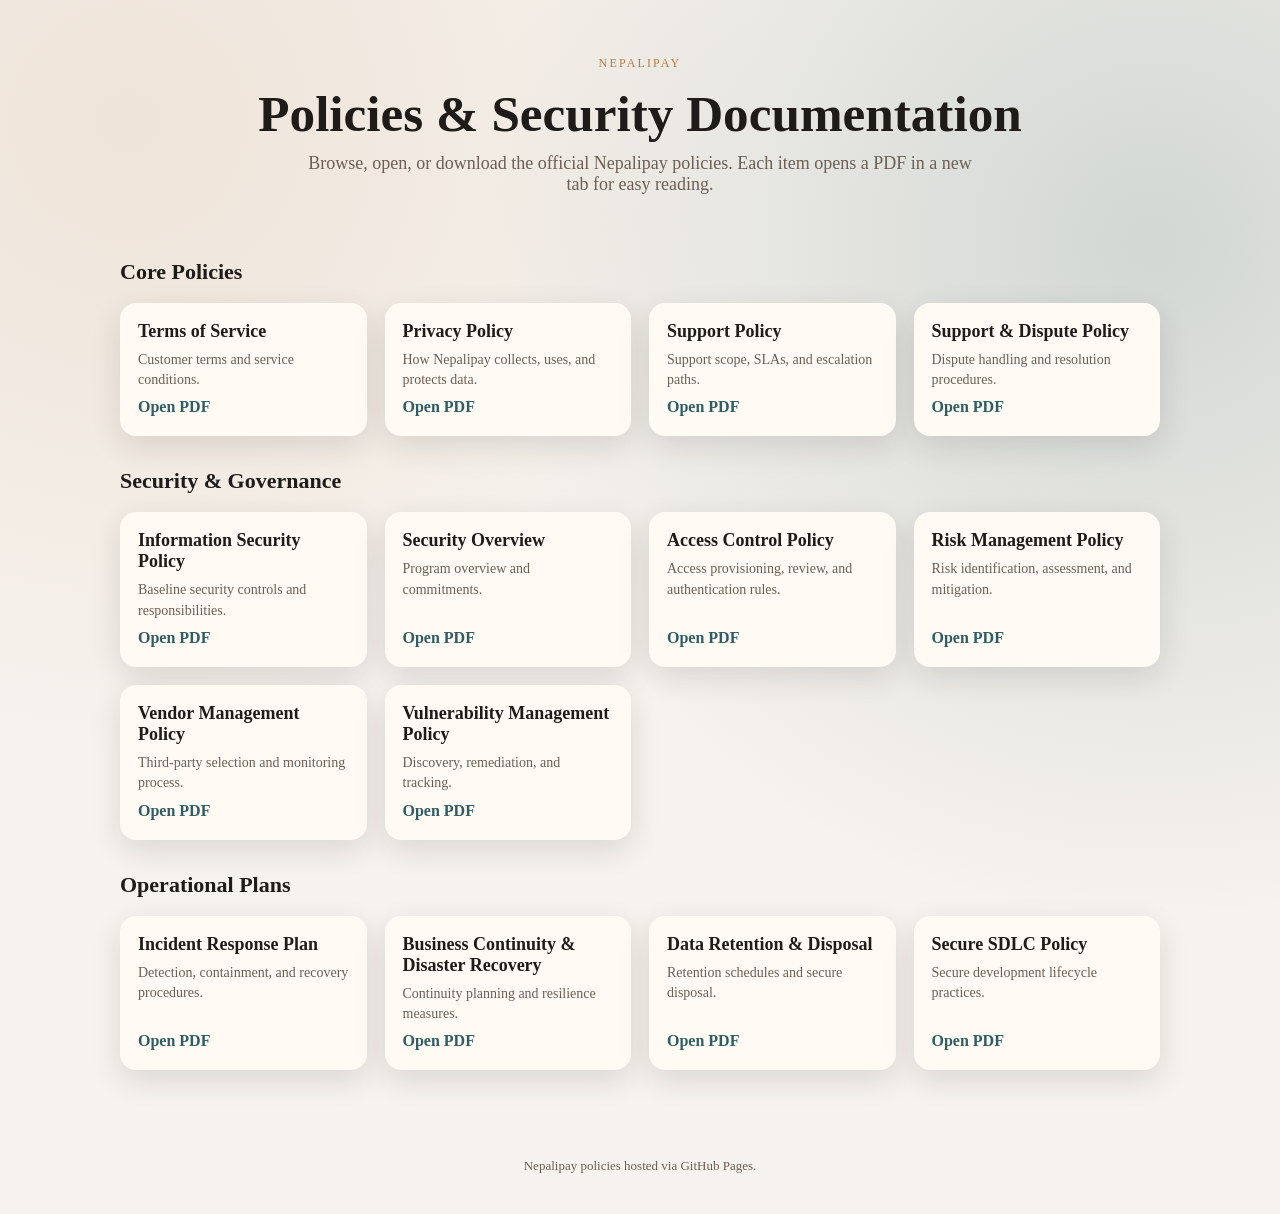
==== index.html @ b23461f8 "Add Nepalipay policies site" ====
<!doctype html>
<html lang="en">
  <head>
    <meta charset="utf-8" />
    <meta name="viewport" content="width=device-width, initial-scale=1" />
    <title>Nepalipay Policies</title>
    <meta
      name="description"
      content="Browse Nepalipay policies and security documentation."
    />
    <style>
      :root {
        --bg: #f6f2ed;
        --ink: #1e1b18;
        --muted: #6b5f56;
        --card: #fffaf4;
        --accent: #2f5d62;
        --accent-2: #b47b45;
        --shadow: 0 10px 30px rgba(30, 27, 24, 0.12);
        --radius: 16px;
      }

      * {
        box-sizing: border-box;
      }

      body {
        margin: 0;
        font-family: "Source Serif 4", "Spectral", "Georgia", serif;
        color: var(--ink);
        background: radial-gradient(
            circle at 10% 10%,
            rgba(180, 123, 69, 0.12),
            transparent 40%
          ),
          radial-gradient(
            circle at 90% 20%,
            rgba(47, 93, 98, 0.18),
            transparent 45%
          ),
          var(--bg);
        min-height: 100vh;
      }

      header {
        padding: 56px 20px 32px;
        text-align: center;
      }

      .eyebrow {
        text-transform: uppercase;
        letter-spacing: 0.18em;
        font-size: 12px;
        color: var(--accent-2);
      }

      h1 {
        margin: 16px auto 12px;
        font-size: clamp(32px, 4vw, 52px);
        line-height: 1.05;
      }

      .subtitle {
        margin: 0 auto;
        max-width: 680px;
        color: var(--muted);
        font-size: 18px;
      }

      main {
        padding: 0 20px 64px;
        max-width: 1080px;
        margin: 0 auto;
      }

      .grid {
        display: grid;
        gap: 18px;
        grid-template-columns: repeat(auto-fit, minmax(240px, 1fr));
      }

      .card {
        background: var(--card);
        border-radius: var(--radius);
        padding: 18px 18px 20px;
        box-shadow: var(--shadow);
        display: flex;
        flex-direction: column;
        gap: 8px;
        transition: transform 220ms ease, box-shadow 220ms ease;
      }

      .card:hover {
        transform: translateY(-4px);
        box-shadow: 0 16px 38px rgba(30, 27, 24, 0.16);
      }

      .card h3 {
        margin: 0;
        font-size: 18px;
      }

      .card p {
        margin: 0;
        color: var(--muted);
        font-size: 14px;
        line-height: 1.45;
      }

      .card a {
        margin-top: auto;
        align-self: flex-start;
        color: var(--accent);
        text-decoration: none;
        font-weight: 600;
      }

      .card a:focus,
      .card a:hover {
        text-decoration: underline;
      }

      .section-title {
        font-size: 22px;
        margin: 32px 0 18px;
      }

      footer {
        padding: 24px 20px 40px;
        text-align: center;
        color: var(--muted);
        font-size: 13px;
      }
    </style>
  </head>
  <body>
    <header>
      <div class="eyebrow">Nepalipay</div>
      <h1>Policies & Security Documentation</h1>
      <p class="subtitle">
        Browse, open, or download the official Nepalipay policies. Each item
        opens a PDF in a new tab for easy reading.
      </p>
    </header>

    <main>
      <h2 class="section-title">Core Policies</h2>
      <section class="grid" aria-label="Core policies">
        <article class="card">
          <h3>Terms of Service</h3>
          <p>Customer terms and service conditions.</p>
          <a href="TERMS_OF_SERVICE.pdf" target="_blank" rel="noopener">Open PDF</a>
        </article>
        <article class="card">
          <h3>Privacy Policy</h3>
          <p>How Nepalipay collects, uses, and protects data.</p>
          <a href="PRIVACY_POLICY.pdf" target="_blank" rel="noopener">Open PDF</a>
        </article>
        <article class="card">
          <h3>Support Policy</h3>
          <p>Support scope, SLAs, and escalation paths.</p>
          <a href="SUPPORT.pdf" target="_blank" rel="noopener">Open PDF</a>
        </article>
        <article class="card">
          <h3>Support & Dispute Policy</h3>
          <p>Dispute handling and resolution procedures.</p>
          <a
            href="Support_and_Dispute_Policy.pdf"
            target="_blank"
            rel="noopener"
            >Open PDF</a
          >
        </article>
      </section>

      <h2 class="section-title">Security & Governance</h2>
      <section class="grid" aria-label="Security and governance">
        <article class="card">
          <h3>Information Security Policy</h3>
          <p>Baseline security controls and responsibilities.</p>
          <a
            href="information-security-policy.pdf"
            target="_blank"
            rel="noopener"
            >Open PDF</a
          >
        </article>
        <article class="card">
          <h3>Security Overview</h3>
          <p>Program overview and commitments.</p>
          <a href="security-overview.pdf" target="_blank" rel="noopener"
            >Open PDF</a
          >
        </article>
        <article class="card">
          <h3>Access Control Policy</h3>
          <p>Access provisioning, review, and authentication rules.</p>
          <a href="access-control-policy.pdf" target="_blank" rel="noopener"
            >Open PDF</a
          >
        </article>
        <article class="card">
          <h3>Risk Management Policy</h3>
          <p>Risk identification, assessment, and mitigation.</p>
          <a href="risk-management-policy.pdf" target="_blank" rel="noopener"
            >Open PDF</a
          >
        </article>
        <article class="card">
          <h3>Vendor Management Policy</h3>
          <p>Third-party selection and monitoring process.</p>
          <a href="vendor-management-policy.pdf" target="_blank" rel="noopener"
            >Open PDF</a
          >
        </article>
        <article class="card">
          <h3>Vulnerability Management Policy</h3>
          <p>Discovery, remediation, and tracking.</p>
          <a
            href="vulnerability-management-policy.pdf"
            target="_blank"
            rel="noopener"
            >Open PDF</a
          >
        </article>
      </section>

      <h2 class="section-title">Operational Plans</h2>
      <section class="grid" aria-label="Operational plans">
        <article class="card">
          <h3>Incident Response Plan</h3>
          <p>Detection, containment, and recovery procedures.</p>
          <a href="incident-response-plan.pdf" target="_blank" rel="noopener"
            >Open PDF</a
          >
        </article>
        <article class="card">
          <h3>Business Continuity & Disaster Recovery</h3>
          <p>Continuity planning and resilience measures.</p>
          <a
            href="business-continuity-and-disaster-recovery-plan.pdf"
            target="_blank"
            rel="noopener"
            >Open PDF</a
          >
        </article>
        <article class="card">
          <h3>Data Retention & Disposal</h3>
          <p>Retention schedules and secure disposal.</p>
          <a href="data-retention-and-disposal-policy.pdf" target="_blank" rel="noopener"
            >Open PDF</a
          >
        </article>
        <article class="card">
          <h3>Secure SDLC Policy</h3>
          <p>Secure development lifecycle practices.</p>
          <a href="secure-sdlc-policy.pdf" target="_blank" rel="noopener"
            >Open PDF</a
          >
        </article>
      </section>
    </main>

    <footer>
      Nepalipay policies hosted via GitHub Pages.
    </footer>
  </body>
</html>
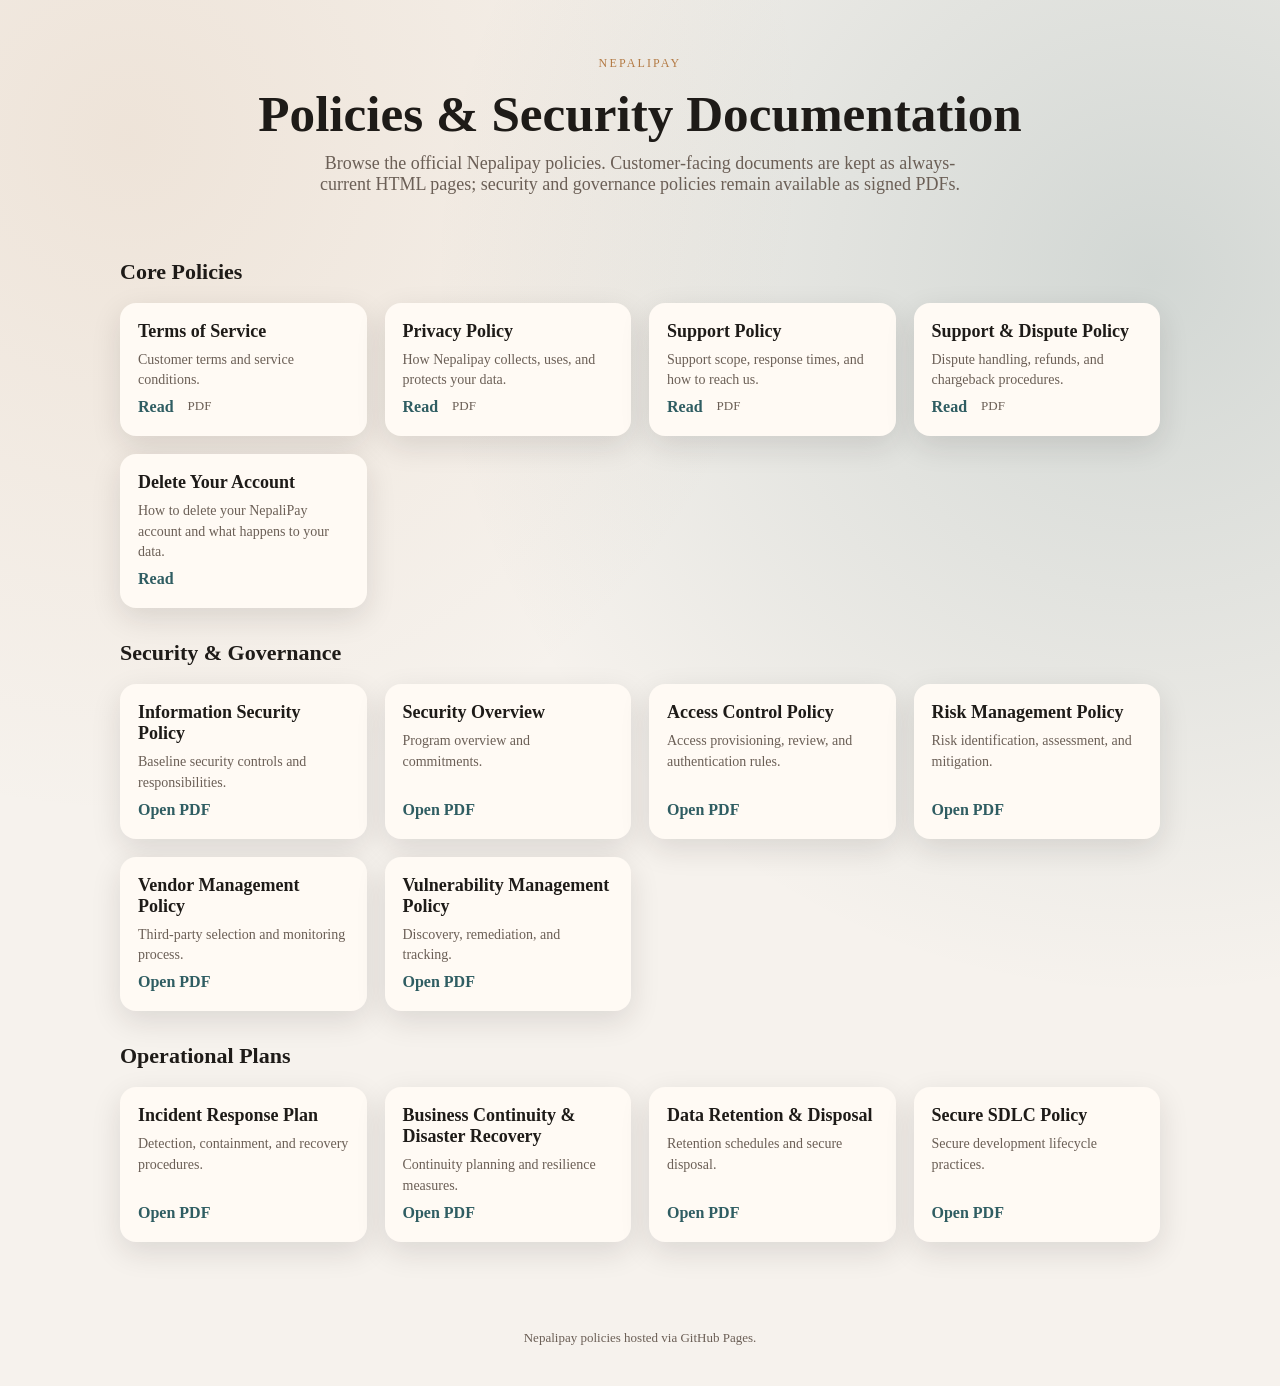
==== commit ba8d887b: "feat: convert customer-facing policies to HTML The four customer-facing policies (Privacy, Terms, Su" ====
--- a/index.html
+++ b/index.html
@@ -120,6 +120,24 @@
         text-decoration: underline;
       }
 
+      .card-actions {
+        margin-top: auto;
+        display: flex;
+        gap: 14px;
+        flex-wrap: wrap;
+        align-items: center;
+      }
+
+      .card-actions a {
+        margin-top: 0;
+      }
+
+      .card-actions a.secondary {
+        color: var(--muted);
+        font-weight: 400;
+        font-size: 13px;
+      }
+
       .section-title {
         font-size: 22px;
         margin: 32px 0 18px;
@@ -138,8 +156,9 @@
       <div class="eyebrow">Nepalipay</div>
       <h1>Policies & Security Documentation</h1>
       <p class="subtitle">
-        Browse, open, or download the official Nepalipay policies. Each item
-        opens a PDF in a new tab for easy reading.
+        Browse the official Nepalipay policies. Customer-facing documents are kept as
+        always-current HTML pages; security and governance policies remain available as
+        signed PDFs.
       </p>
     </header>
 
@@ -149,27 +168,41 @@
         <article class="card">
           <h3>Terms of Service</h3>
           <p>Customer terms and service conditions.</p>
-          <a href="TERMS_OF_SERVICE.pdf" target="_blank" rel="noopener">Open PDF</a>
+          <div class="card-actions">
+            <a href="terms.html">Read</a>
+            <a class="secondary" href="TERMS_OF_SERVICE.pdf" target="_blank" rel="noopener">PDF</a>
+          </div>
         </article>
         <article class="card">
           <h3>Privacy Policy</h3>
-          <p>How Nepalipay collects, uses, and protects data.</p>
-          <a href="PRIVACY_POLICY.pdf" target="_blank" rel="noopener">Open PDF</a>
+          <p>How Nepalipay collects, uses, and protects your data.</p>
+          <div class="card-actions">
+            <a href="privacy.html">Read</a>
+            <a class="secondary" href="PRIVACY_POLICY.pdf" target="_blank" rel="noopener">PDF</a>
+          </div>
         </article>
         <article class="card">
           <h3>Support Policy</h3>
-          <p>Support scope, SLAs, and escalation paths.</p>
-          <a href="SUPPORT.pdf" target="_blank" rel="noopener">Open PDF</a>
-        </article>
-        <article class="card">
-          <h3>Support & Dispute Policy</h3>
-          <p>Dispute handling and resolution procedures.</p>
-          <a
-            href="Support_and_Dispute_Policy.pdf"
-            target="_blank"
-            rel="noopener"
-            >Open PDF</a
-          >
+          <p>Support scope, response times, and how to reach us.</p>
+          <div class="card-actions">
+            <a href="support.html">Read</a>
+            <a class="secondary" href="SUPPORT.pdf" target="_blank" rel="noopener">PDF</a>
+          </div>
+        </article>
+        <article class="card">
+          <h3>Support &amp; Dispute Policy</h3>
+          <p>Dispute handling, refunds, and chargeback procedures.</p>
+          <div class="card-actions">
+            <a href="dispute.html">Read</a>
+            <a class="secondary" href="Support_and_Dispute_Policy.pdf" target="_blank" rel="noopener">PDF</a>
+          </div>
+        </article>
+        <article class="card">
+          <h3>Delete Your Account</h3>
+          <p>How to delete your NepaliPay account and what happens to your data.</p>
+          <div class="card-actions">
+            <a href="https://nepalipay.com/deleteaccount">Read</a>
+          </div>
         </article>
       </section>
 
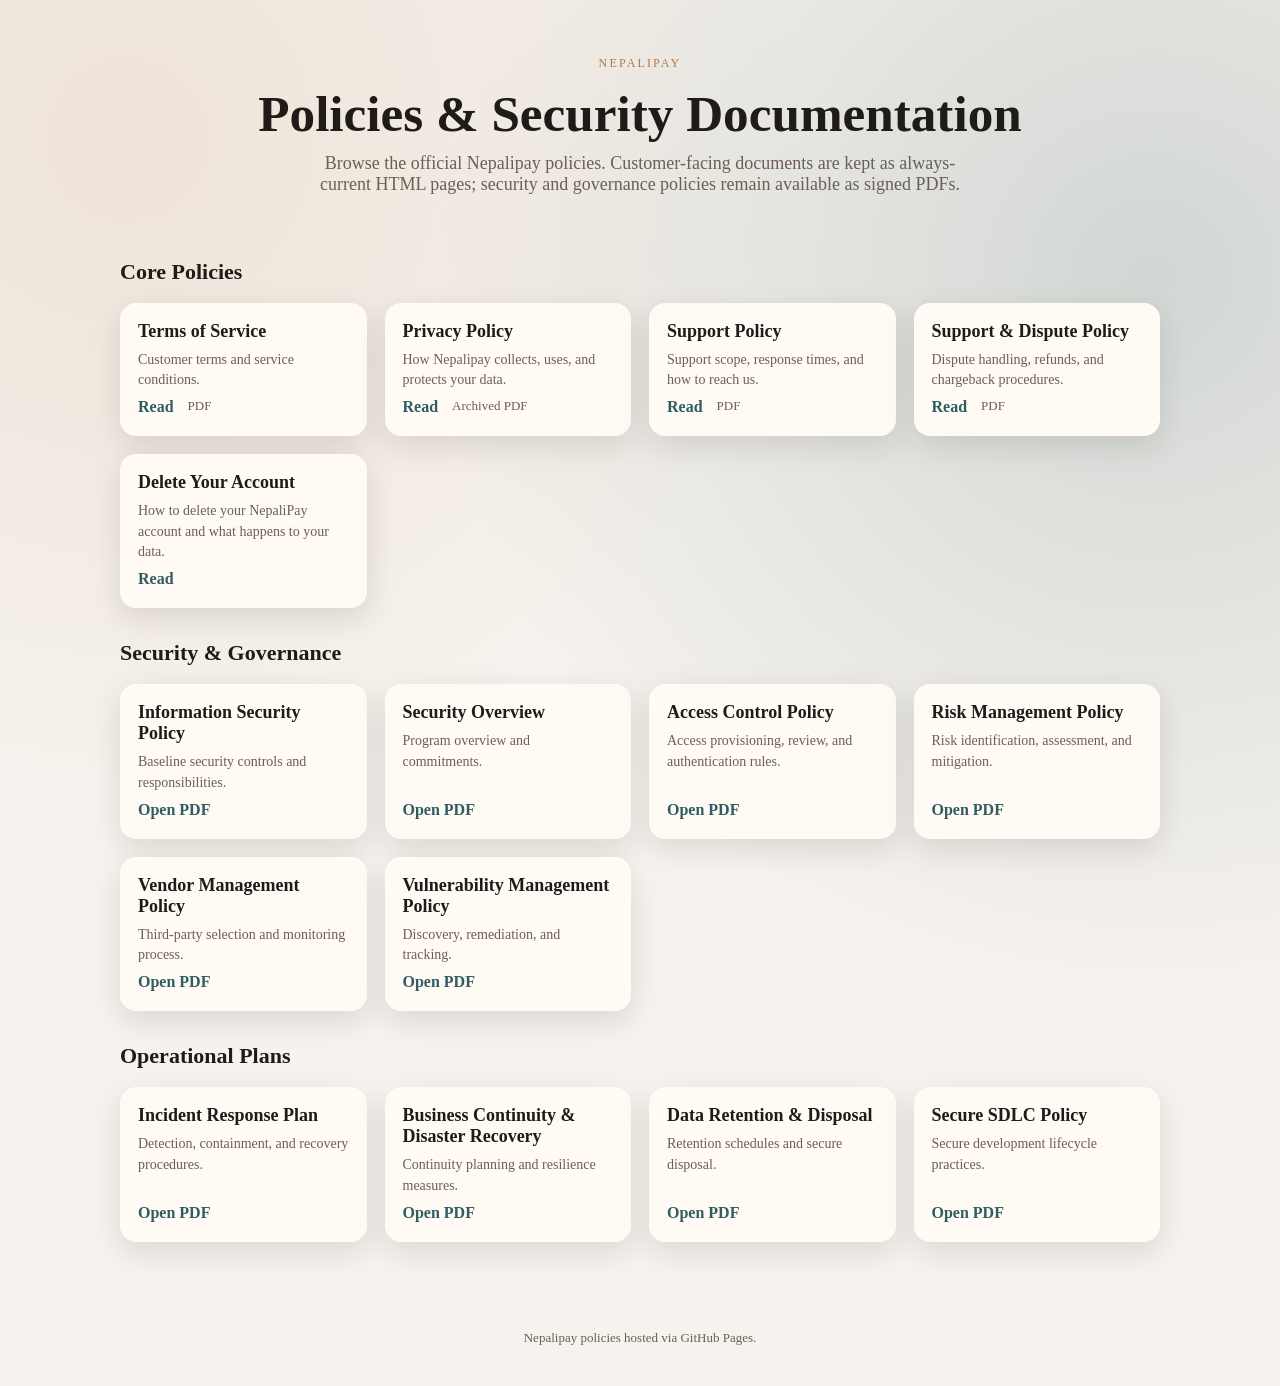
==== commit 508c376f: "Mirror privacy policy v2.1 for review" ====
--- a/index.html
+++ b/index.html
@@ -178,7 +178,7 @@
           <p>How Nepalipay collects, uses, and protects your data.</p>
           <div class="card-actions">
             <a href="privacy.html">Read</a>
-            <a class="secondary" href="PRIVACY_POLICY.pdf" target="_blank" rel="noopener">PDF</a>
+            <a class="secondary" href="PRIVACY_POLICY.pdf" target="_blank" rel="noopener">Archived PDF</a>
           </div>
         </article>
         <article class="card">
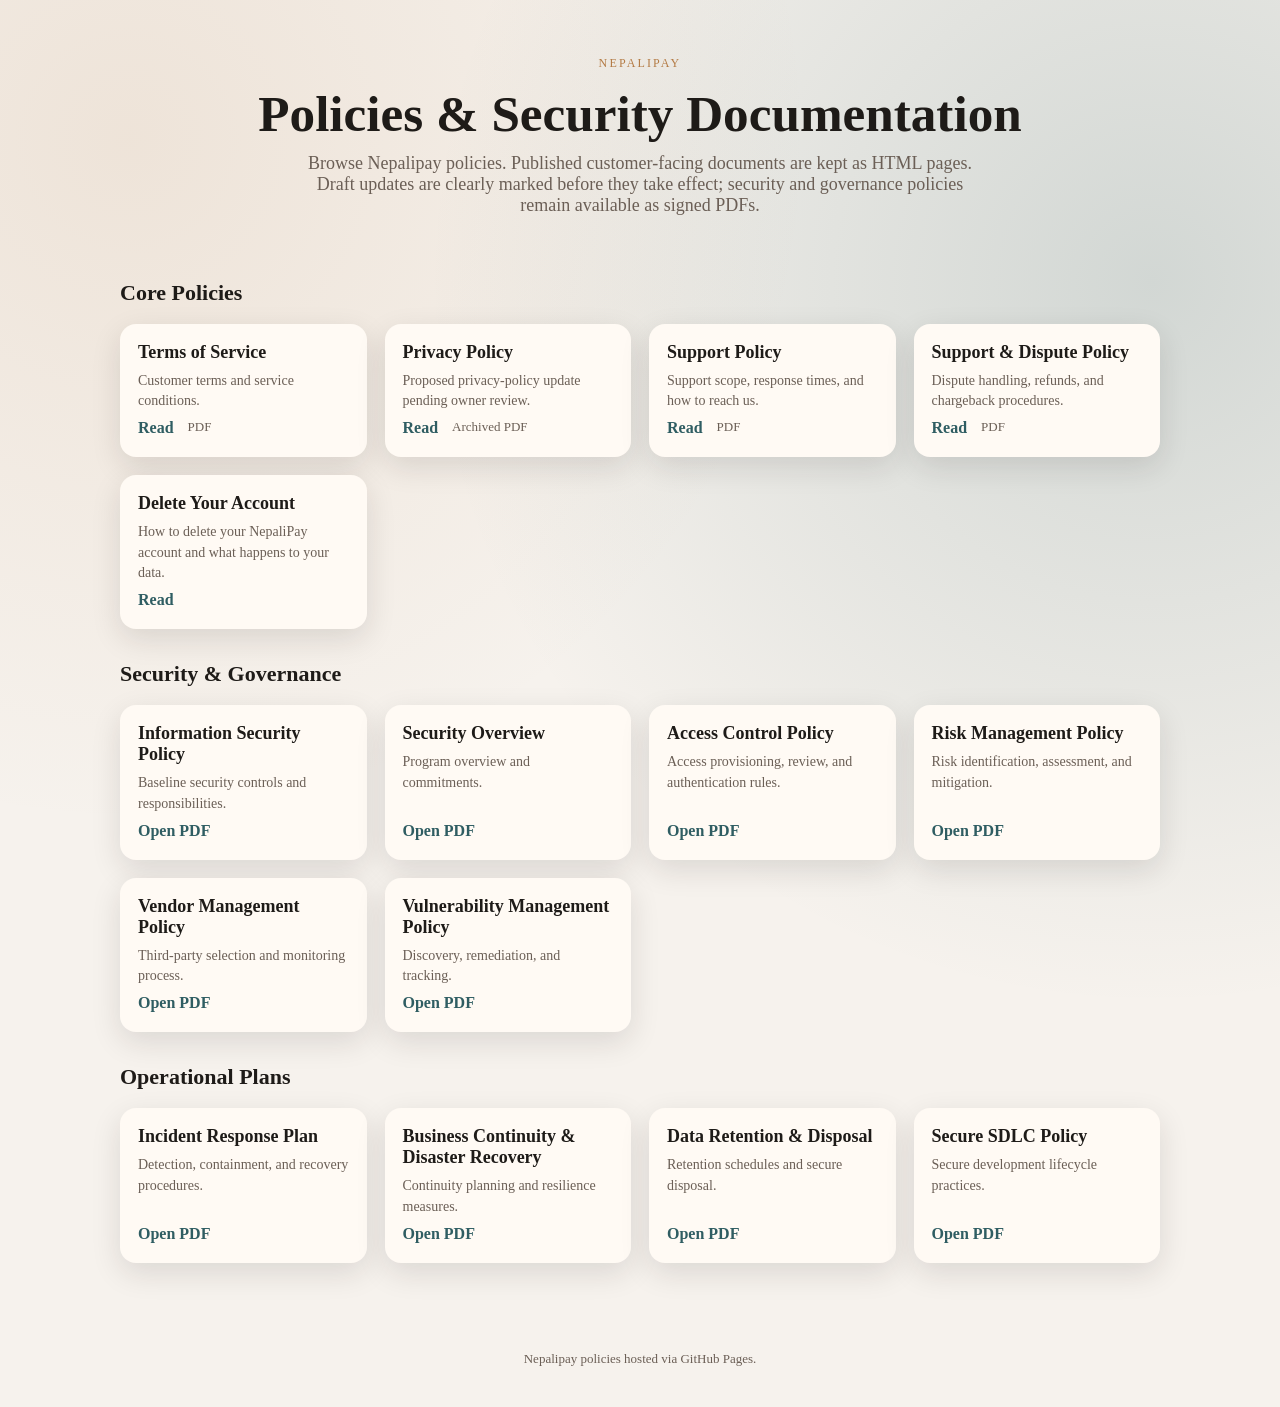
==== commit 66f94dd4: "docs: refine draft privacy notice against release source" ====
--- a/index.html
+++ b/index.html
@@ -156,9 +156,9 @@
       <div class="eyebrow">Nepalipay</div>
       <h1>Policies & Security Documentation</h1>
       <p class="subtitle">
-        Browse the official Nepalipay policies. Customer-facing documents are kept as
-        always-current HTML pages; security and governance policies remain available as
-        signed PDFs.
+        Browse Nepalipay policies. Published customer-facing documents are kept as
+        HTML pages. Draft updates are clearly marked before they take effect; security
+        and governance policies remain available as signed PDFs.
       </p>
     </header>
 
@@ -175,7 +175,7 @@
         </article>
         <article class="card">
           <h3>Privacy Policy</h3>
-          <p>How Nepalipay collects, uses, and protects your data.</p>
+          <p>Proposed privacy-policy update pending owner review.</p>
           <div class="card-actions">
             <a href="privacy.html">Read</a>
             <a class="secondary" href="PRIVACY_POLICY.pdf" target="_blank" rel="noopener">Archived PDF</a>
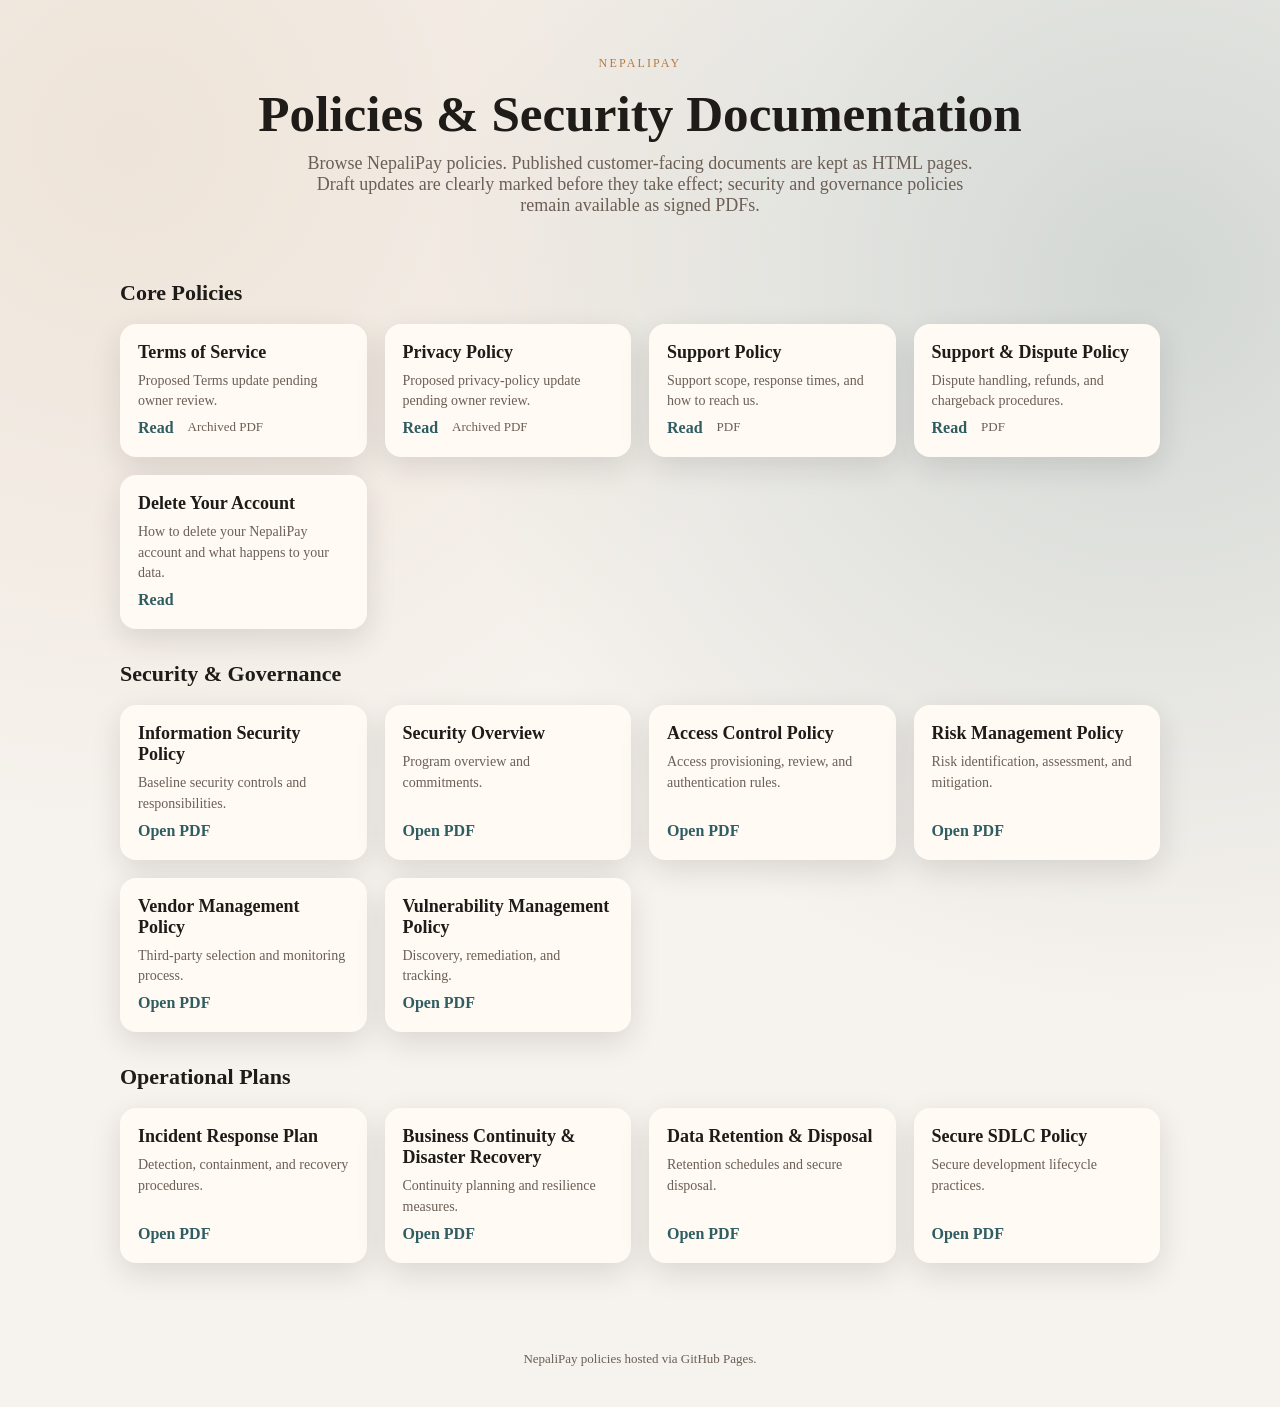
==== commit 83c77550: "docs: draft source-aligned customer terms for owner review" ====
--- a/index.html
+++ b/index.html
@@ -3,10 +3,10 @@
   <head>
     <meta charset="utf-8" />
     <meta name="viewport" content="width=device-width, initial-scale=1" />
-    <title>Nepalipay Policies</title>
+    <title>NepaliPay Policies</title>
     <meta
       name="description"
-      content="Browse Nepalipay policies and security documentation."
+      content="Browse NepaliPay policies and security documentation."
     />
     <style>
       :root {
@@ -153,12 +153,12 @@
   </head>
   <body>
     <header>
-      <div class="eyebrow">Nepalipay</div>
+      <div class="eyebrow">NepaliPay</div>
       <h1>Policies & Security Documentation</h1>
       <p class="subtitle">
-        Browse Nepalipay policies. Published customer-facing documents are kept as
-        HTML pages. Draft updates are clearly marked before they take effect; security
-        and governance policies remain available as signed PDFs.
+        Browse NepaliPay policies. Published customer-facing documents are kept as HTML pages.
+        Draft updates are clearly marked before they take effect; security and governance policies
+        remain available as signed PDFs.
       </p>
     </header>
 
@@ -167,10 +167,10 @@
       <section class="grid" aria-label="Core policies">
         <article class="card">
           <h3>Terms of Service</h3>
-          <p>Customer terms and service conditions.</p>
+          <p>Proposed Terms update pending owner review.</p>
           <div class="card-actions">
             <a href="terms.html">Read</a>
-            <a class="secondary" href="TERMS_OF_SERVICE.pdf" target="_blank" rel="noopener">PDF</a>
+            <a class="secondary" href="TERMS_OF_SERVICE.pdf" target="_blank" rel="noopener">Archived PDF</a>
           </div>
         </article>
         <article class="card">
@@ -295,7 +295,7 @@
     </main>
 
     <footer>
-      Nepalipay policies hosted via GitHub Pages.
+      NepaliPay policies hosted via GitHub Pages.
     </footer>
   </body>
 </html>
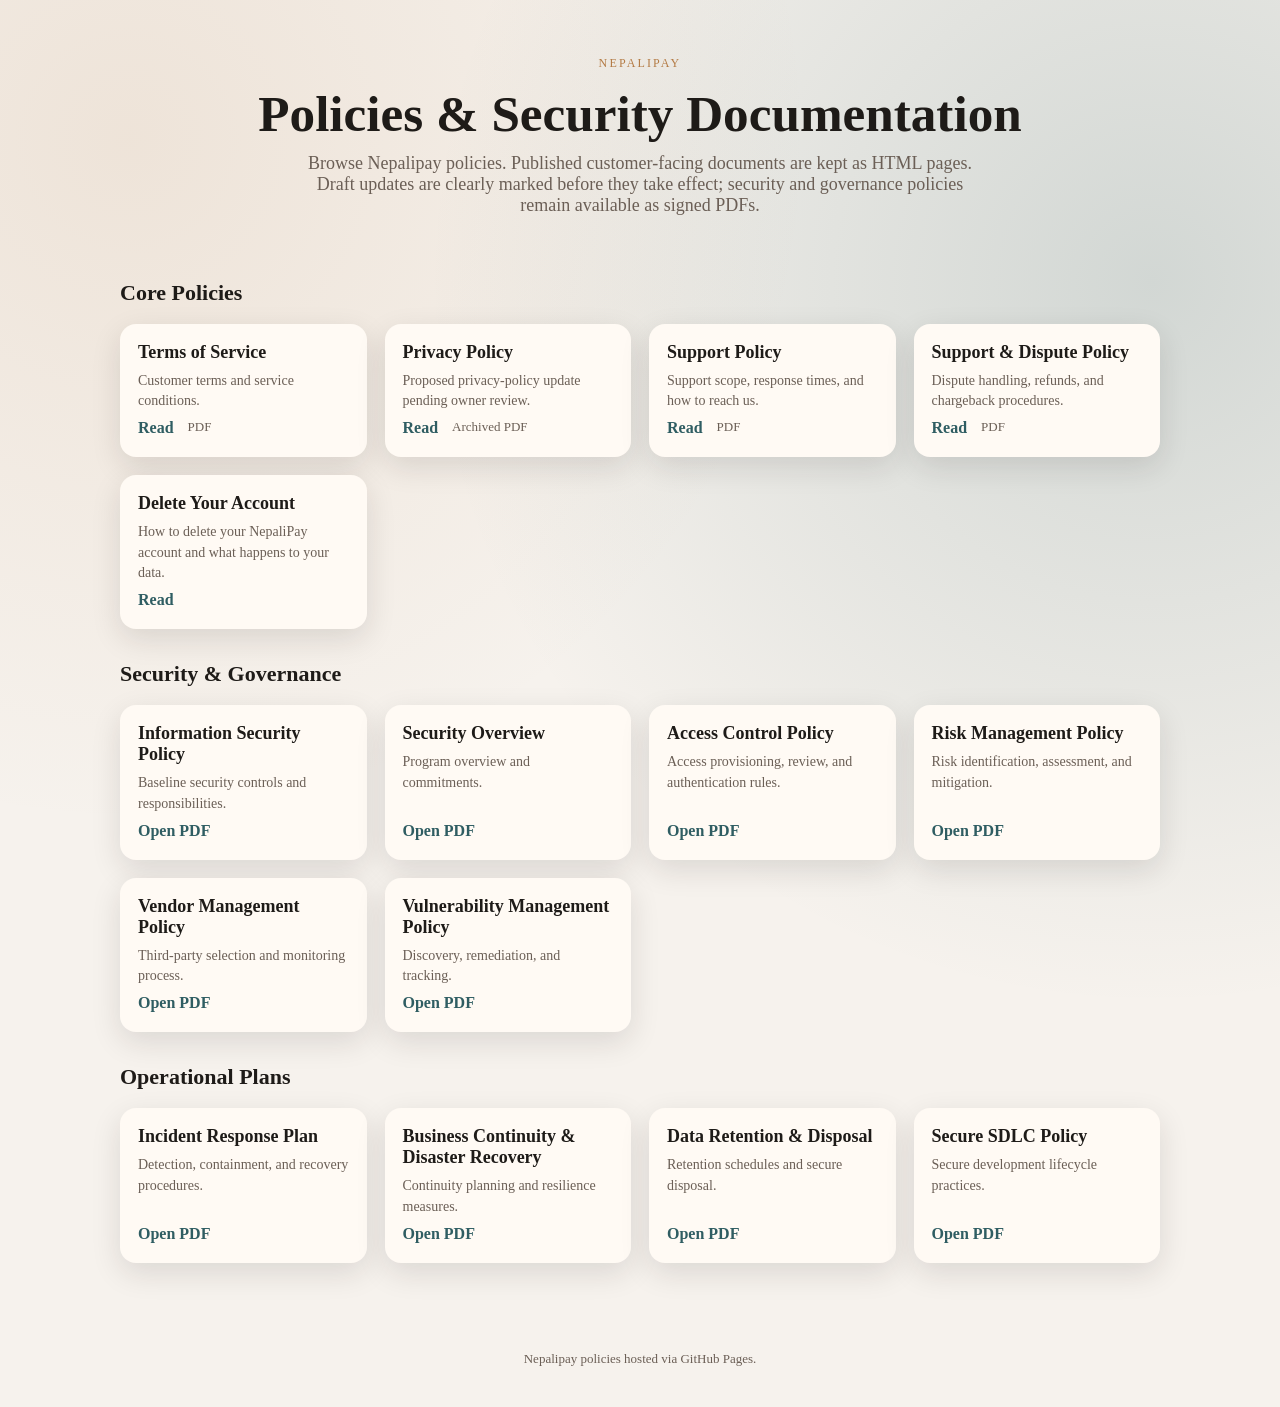
==== commit 550cd834: "Merge 7d9503d886df96207a3f8ce31b53a5b4b5ef9f46 into ba8d887b2bc598b8c24c33b1284b741eb38d6678" ====
--- a/index.html
+++ b/index.html
@@ -3,10 +3,10 @@
   <head>
     <meta charset="utf-8" />
     <meta name="viewport" content="width=device-width, initial-scale=1" />
-    <title>NepaliPay Policies</title>
+    <title>Nepalipay Policies</title>
     <meta
       name="description"
-      content="Browse NepaliPay policies and security documentation."
+      content="Browse Nepalipay policies and security documentation."
     />
     <style>
       :root {
@@ -153,12 +153,12 @@
   </head>
   <body>
     <header>
-      <div class="eyebrow">NepaliPay</div>
+      <div class="eyebrow">Nepalipay</div>
       <h1>Policies & Security Documentation</h1>
       <p class="subtitle">
-        Browse NepaliPay policies. Published customer-facing documents are kept as HTML pages.
-        Draft updates are clearly marked before they take effect; security and governance policies
-        remain available as signed PDFs.
+        Browse Nepalipay policies. Published customer-facing documents are kept as
+        HTML pages. Draft updates are clearly marked before they take effect; security
+        and governance policies remain available as signed PDFs.
       </p>
     </header>
 
@@ -167,10 +167,10 @@
       <section class="grid" aria-label="Core policies">
         <article class="card">
           <h3>Terms of Service</h3>
-          <p>Proposed Terms update pending owner review.</p>
+          <p>Customer terms and service conditions.</p>
           <div class="card-actions">
             <a href="terms.html">Read</a>
-            <a class="secondary" href="TERMS_OF_SERVICE.pdf" target="_blank" rel="noopener">Archived PDF</a>
+            <a class="secondary" href="TERMS_OF_SERVICE.pdf" target="_blank" rel="noopener">PDF</a>
           </div>
         </article>
         <article class="card">
@@ -295,7 +295,7 @@
     </main>
 
     <footer>
-      NepaliPay policies hosted via GitHub Pages.
+      Nepalipay policies hosted via GitHub Pages.
     </footer>
   </body>
 </html>
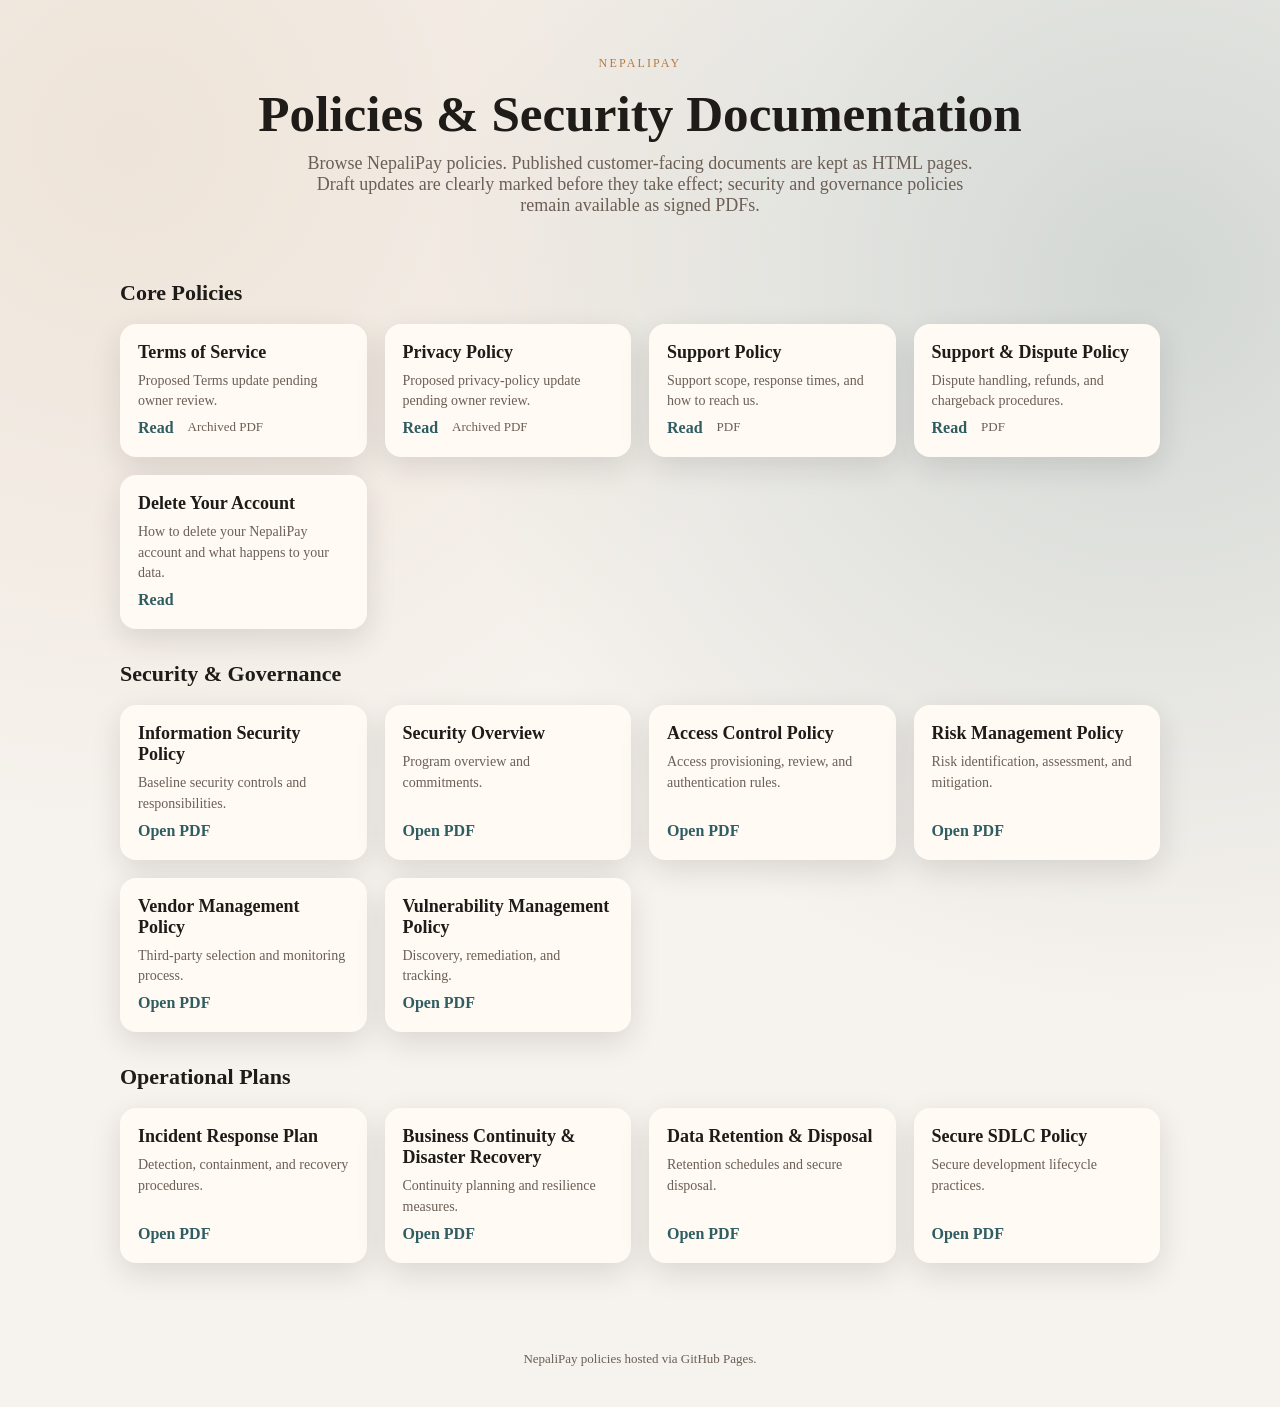
==== commit 8755d60b: "Merge 83c775500586b745d99b5aa25e61968b3552b618 into 7d9503d886df96207a3f8ce31b53a5b4b5ef9f46" ====
--- a/index.html
+++ b/index.html
@@ -3,10 +3,10 @@
   <head>
     <meta charset="utf-8" />
     <meta name="viewport" content="width=device-width, initial-scale=1" />
-    <title>Nepalipay Policies</title>
+    <title>NepaliPay Policies</title>
     <meta
       name="description"
-      content="Browse Nepalipay policies and security documentation."
+      content="Browse NepaliPay policies and security documentation."
     />
     <style>
       :root {
@@ -153,12 +153,12 @@
   </head>
   <body>
     <header>
-      <div class="eyebrow">Nepalipay</div>
+      <div class="eyebrow">NepaliPay</div>
       <h1>Policies & Security Documentation</h1>
       <p class="subtitle">
-        Browse Nepalipay policies. Published customer-facing documents are kept as
-        HTML pages. Draft updates are clearly marked before they take effect; security
-        and governance policies remain available as signed PDFs.
+        Browse NepaliPay policies. Published customer-facing documents are kept as HTML pages.
+        Draft updates are clearly marked before they take effect; security and governance policies
+        remain available as signed PDFs.
       </p>
     </header>
 
@@ -167,10 +167,10 @@
       <section class="grid" aria-label="Core policies">
         <article class="card">
           <h3>Terms of Service</h3>
-          <p>Customer terms and service conditions.</p>
+          <p>Proposed Terms update pending owner review.</p>
           <div class="card-actions">
             <a href="terms.html">Read</a>
-            <a class="secondary" href="TERMS_OF_SERVICE.pdf" target="_blank" rel="noopener">PDF</a>
+            <a class="secondary" href="TERMS_OF_SERVICE.pdf" target="_blank" rel="noopener">Archived PDF</a>
           </div>
         </article>
         <article class="card">
@@ -295,7 +295,7 @@
     </main>
 
     <footer>
-      Nepalipay policies hosted via GitHub Pages.
+      NepaliPay policies hosted via GitHub Pages.
     </footer>
   </body>
 </html>
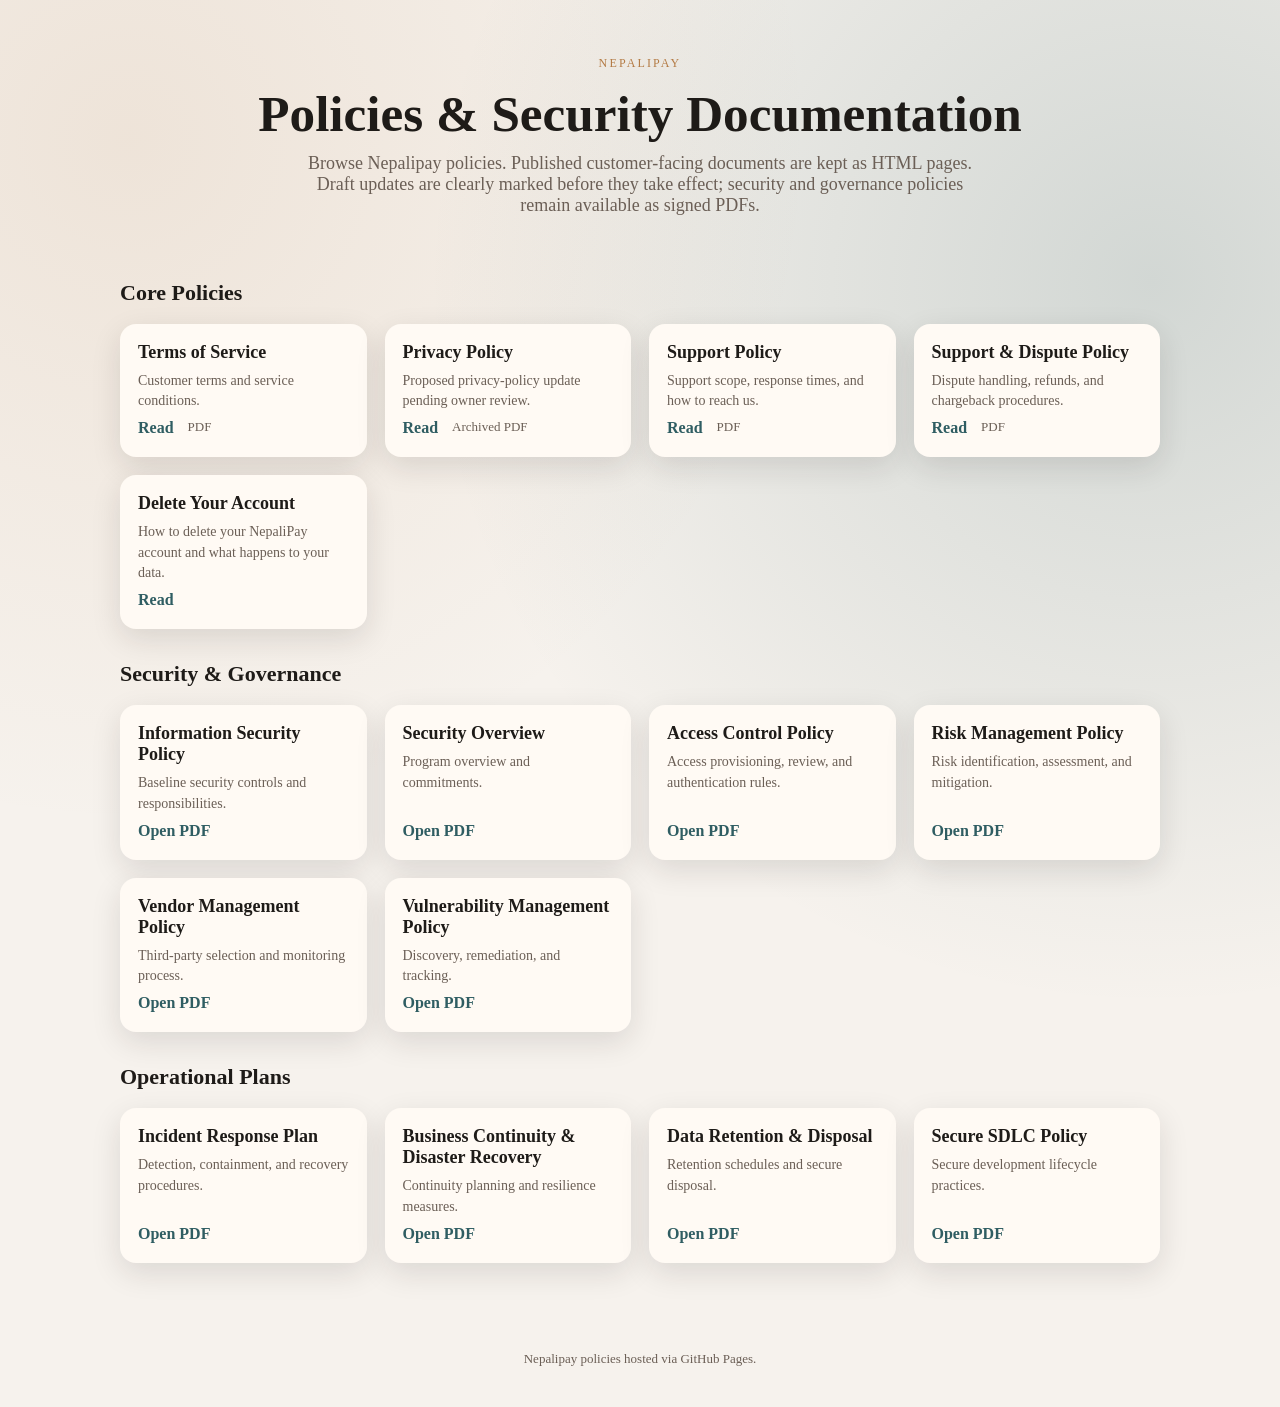
==== commit 21300d90: "Merge 783db46c9819a7b283f24002b1c9aeeeb40d2ae4 into ba8d887b2bc598b8c24c33b1284b741eb38d6678" ====
--- a/index.html
+++ b/index.html
@@ -3,10 +3,10 @@
   <head>
     <meta charset="utf-8" />
     <meta name="viewport" content="width=device-width, initial-scale=1" />
-    <title>NepaliPay Policies</title>
+    <title>Nepalipay Policies</title>
     <meta
       name="description"
-      content="Browse NepaliPay policies and security documentation."
+      content="Browse Nepalipay policies and security documentation."
     />
     <style>
       :root {
@@ -153,12 +153,12 @@
   </head>
   <body>
     <header>
-      <div class="eyebrow">NepaliPay</div>
+      <div class="eyebrow">Nepalipay</div>
       <h1>Policies & Security Documentation</h1>
       <p class="subtitle">
-        Browse NepaliPay policies. Published customer-facing documents are kept as HTML pages.
-        Draft updates are clearly marked before they take effect; security and governance policies
-        remain available as signed PDFs.
+        Browse Nepalipay policies. Published customer-facing documents are kept as
+        HTML pages. Draft updates are clearly marked before they take effect; security
+        and governance policies remain available as signed PDFs.
       </p>
     </header>
 
@@ -167,10 +167,10 @@
       <section class="grid" aria-label="Core policies">
         <article class="card">
           <h3>Terms of Service</h3>
-          <p>Proposed Terms update pending owner review.</p>
+          <p>Customer terms and service conditions.</p>
           <div class="card-actions">
             <a href="terms.html">Read</a>
-            <a class="secondary" href="TERMS_OF_SERVICE.pdf" target="_blank" rel="noopener">Archived PDF</a>
+            <a class="secondary" href="TERMS_OF_SERVICE.pdf" target="_blank" rel="noopener">PDF</a>
           </div>
         </article>
         <article class="card">
@@ -295,7 +295,7 @@
     </main>
 
     <footer>
-      NepaliPay policies hosted via GitHub Pages.
+      Nepalipay policies hosted via GitHub Pages.
     </footer>
   </body>
 </html>
